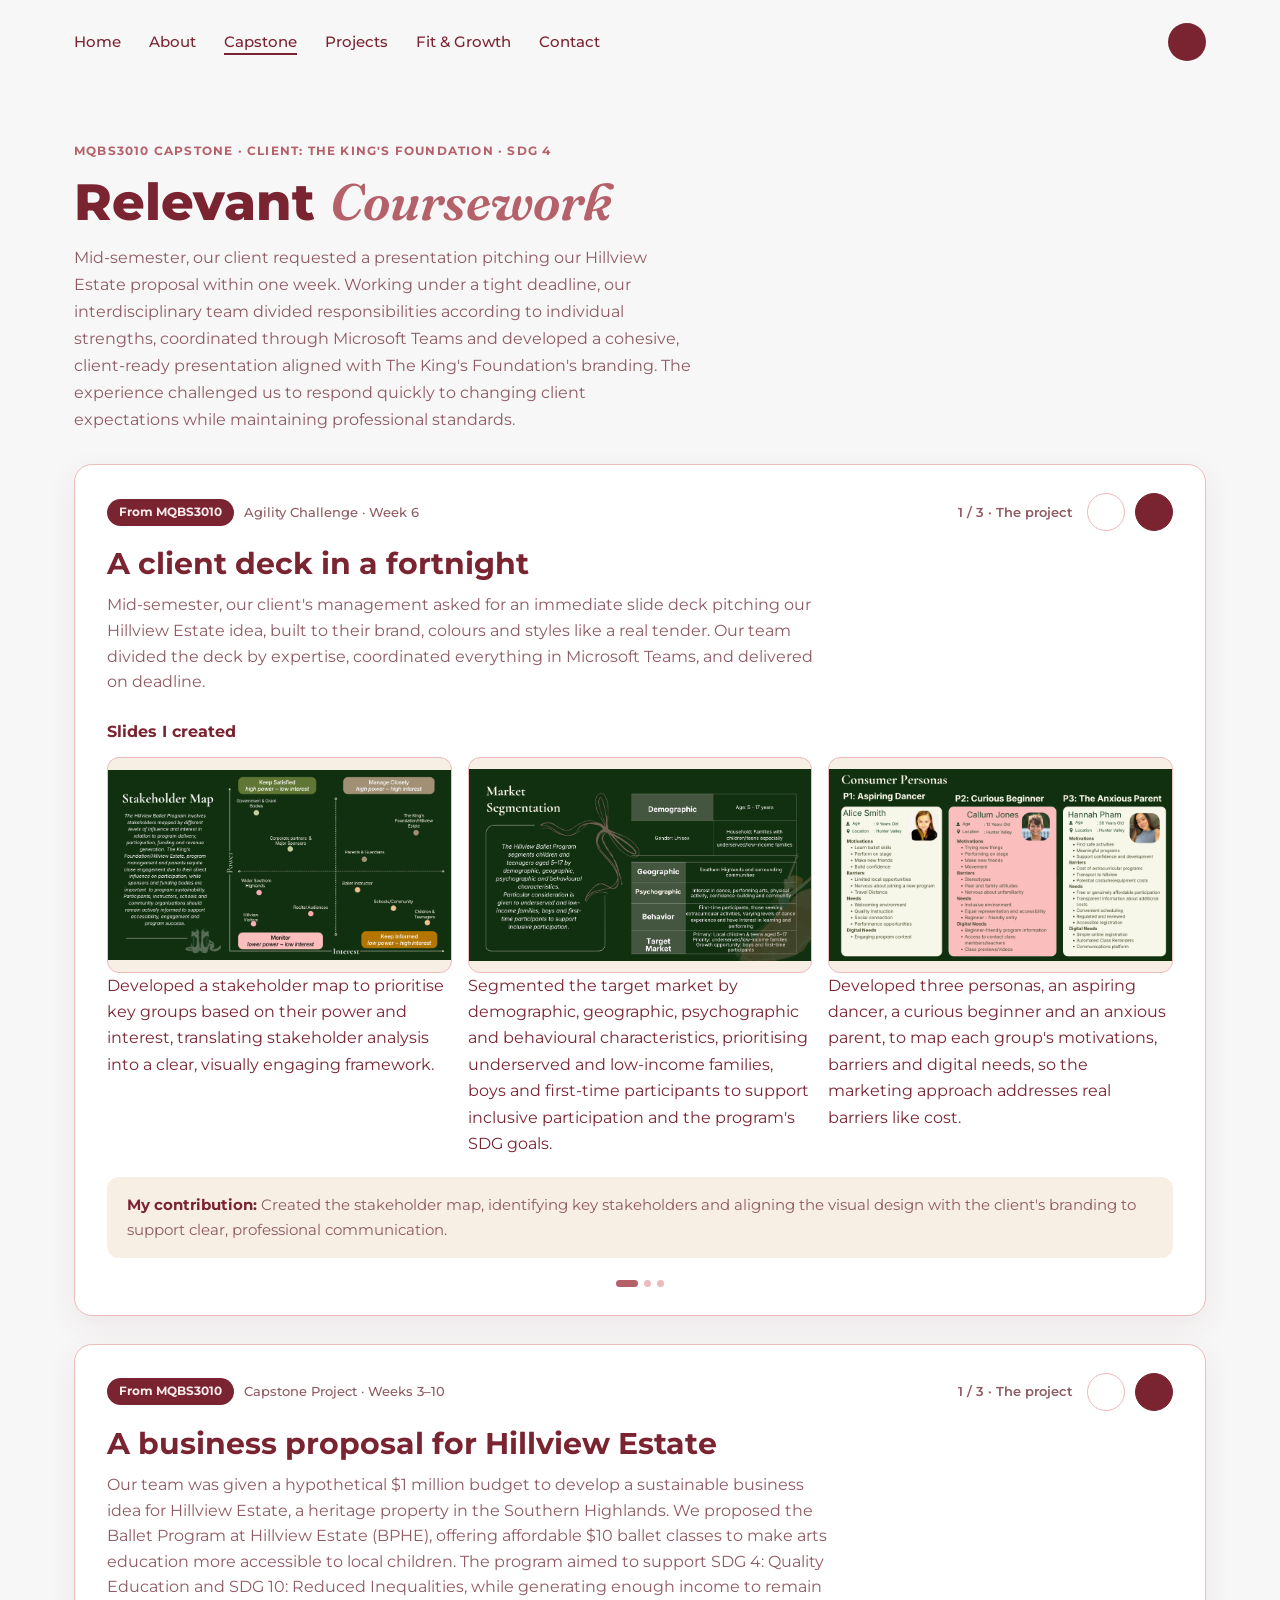
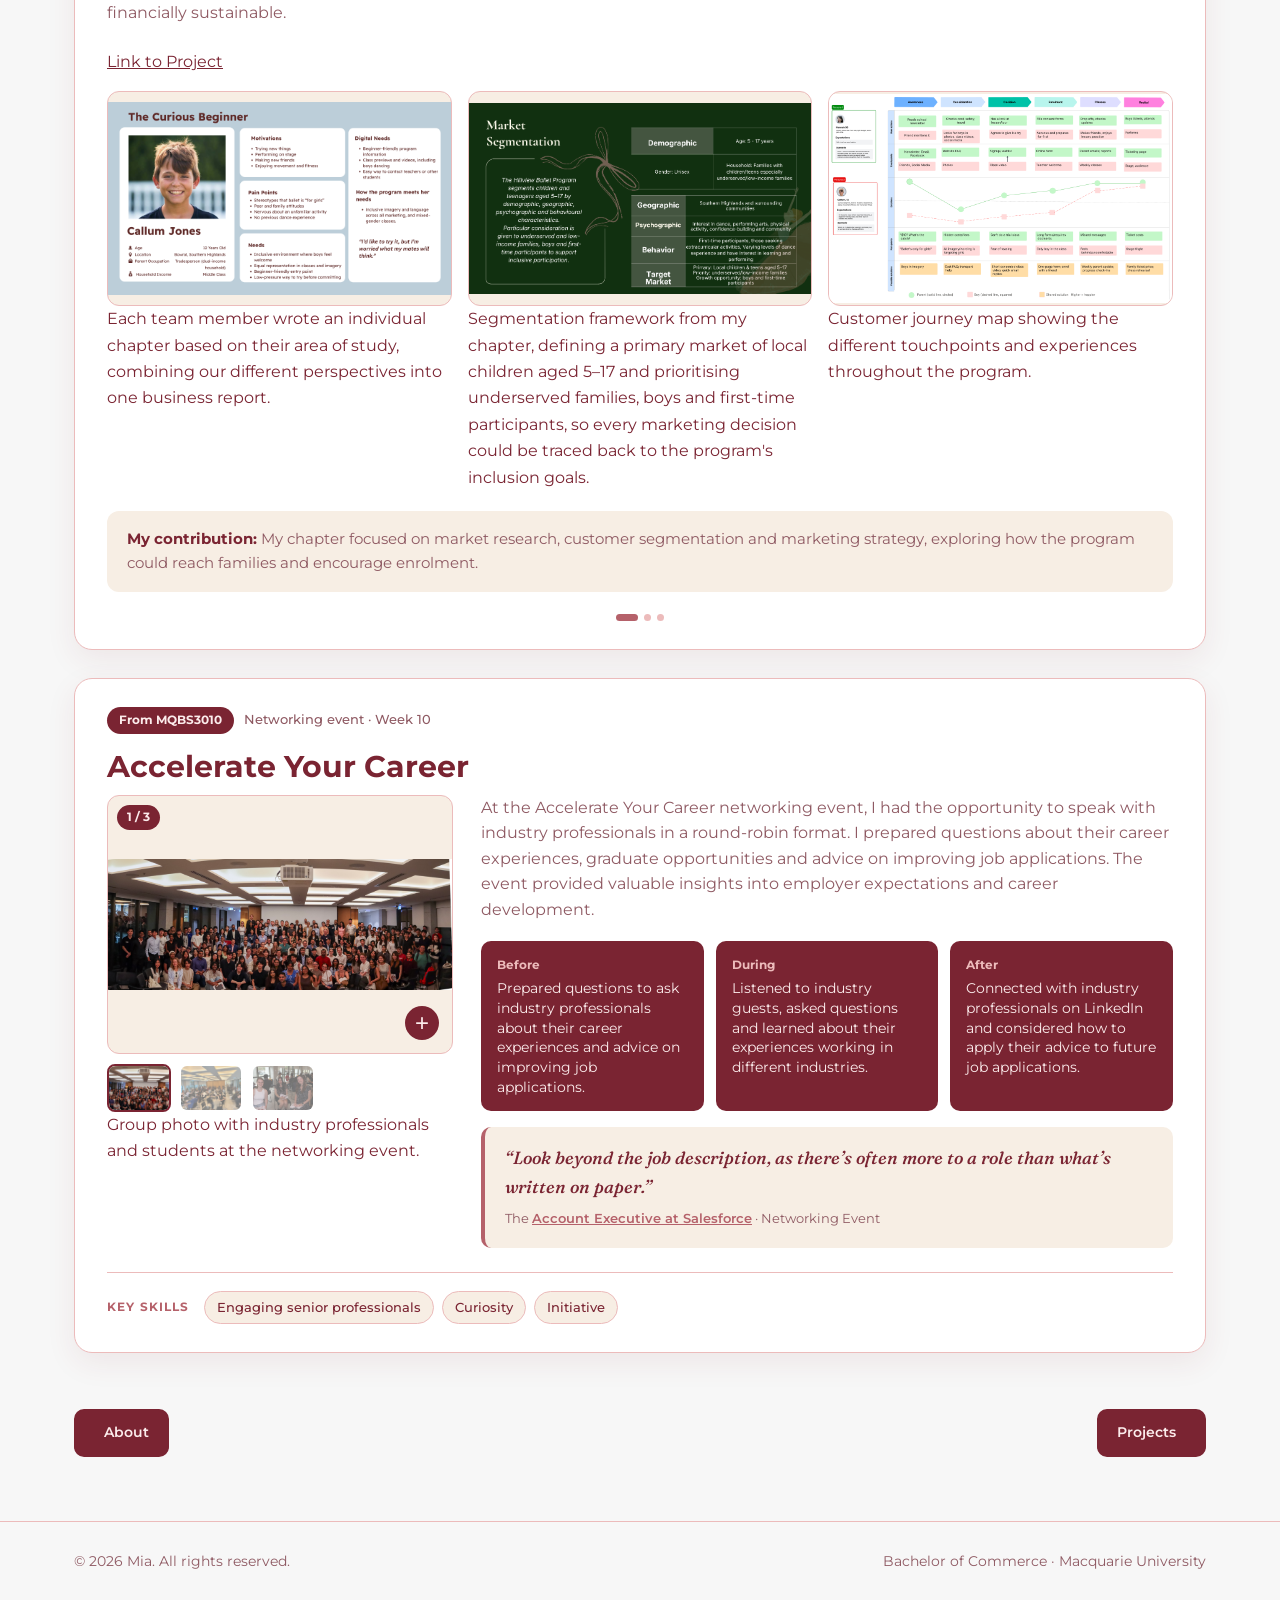
==== capstone.html @ 63402ea2 "Portfolio site" ====
<!DOCTYPE html>
<html lang="en">
<head>
  <meta charset="UTF-8">
  <meta name="viewport" content="width=device-width, initial-scale=1.0">
  <title>Capstone | Mia</title>
  <meta name="description" content="Mia's MQBS3010 capstone: three projects for The King's Foundation on Hillview Estate.">
  <link rel="preconnect" href="https://fonts.googleapis.com">
  <link rel="preconnect" href="https://fonts.gstatic.com" crossorigin>
  <link href="https://fonts.googleapis.com/css2?family=Montserrat:wght@400;500;600;700;800&family=Fraunces:ital,wght@1,500;1,600&display=swap" rel="stylesheet">
  <link rel="stylesheet" href="css/style.css">
  <link rel="stylesheet" href="css/capstone.css">
  <script src="https://unpkg.com/lucide@0.344.0/dist/umd/lucide.min.js"></script>
  <script src="js/main.js" defer></script>
  <script src="js/capstone.js" defer></script>
</head>
<body>

<!-- ================= NAVBAR ================= -->
<header class="navbar">
  <div class="container nav-inner">
    <button class="menu-btn" aria-label="Open menu"><i data-lucide="menu"></i></button>
    <ul class="nav-links">
      <li><a href="index.html">Home</a></li>
      <li><a href="about.html">About</a></li>
      <li><a href="capstone.html">Capstone</a></li>
      <li><a href="project.html">Projects</a></li>
      <li><a href="fit.html">Fit & Growth</a></li>
      <li><a href="contact.html">Contact</a></li>
    </ul>
    <!-- <a href="index.html" class="logo">M</a> -->
    <div class="nav-right">
      <a class="social-link" href="https://www.linkedin.com/in/mia-credaro-3108b836b/" target="_blank" aria-label="LinkedIn"><i data-lucide="linkedin"></i></a>
<a class="social-link" href="mailto:mcredaro3@gmail.com" aria-label="Email"><i data-lucide="mail"></i></a>      <button class="theme-toggle" aria-label="Toggle dark mode">
        <i data-lucide="moon" class="icon-moon"></i>
        <i data-lucide="sun" class="icon-sun"></i>
      </button>
    </div>
  </div>
</header>

<main class="container">

  <!-- ================= PAGE INTRO ================= -->
  <section class="cap-intro">
    <p class="cap-eyebrow">MQBS3010 Capstone &middot; Client: The King's Foundation &middot; SDG 4</p>
    <h1 class="cap-title">Relevant <em>Coursework</em></h1>
    <p class="cap-lead">Mid-semester, our client requested a presentation pitching our Hillview Estate proposal within one week. Working under a tight deadline, our interdisciplinary team divided responsibilities according to individual strengths, coordinated through Microsoft Teams and developed a cohesive, client-ready presentation aligned with The King's Foundation's branding.

The experience challenged us to respond quickly to changing client expectations while maintaining professional standards.</p>
  </section>

  <!-- =========================================================
       PROJECT 1: CLIENT DECK (carousel with 3 slides)
       To add an image: replace a <div class="cap-ph">…</div>
       with <img class="cap-shot" src="Images/your-file.png" alt="…">
       ========================================================= -->
 
<article class="cap-card" id="agility-challenge" data-carousel>
    <div class="cap-card__top">
      <div class="cap-meta">
        <span class="cap-badge">From MQBS3010</span>
        <span>Agility Challenge &middot; Week 6</span>
      </div>
      <div class="cap-controls">
        <span class="cap-count" aria-live="polite">1 / 3 &middot; The project</span>
        <button class="cap-arrow" data-prev aria-label="Previous slide"><i data-lucide="chevron-left"></i></button>
        <button class="cap-arrow cap-arrow--solid" data-next aria-label="Next slide"><i data-lucide="chevron-right"></i></button>
      </div>
    </div>

    <!-- Slide 1 -->
    <div class="cap-slide is-active" data-label="The project">
      <h2 class="cap-h2">A client deck in a fortnight</h2>
      <p class="cap-text">Mid-semester, our client's management asked for an immediate slide deck pitching our Hillview Estate idea, built to their brand, colours and styles like a real tender. Our team divided the deck by expertise, coordinated everything in Microsoft Teams, and delivered on deadline.</p>

      <div class="cap-subhead">
        <h3>Slides I created</h3>
        
      </div>
      <div class="cap-grid">
        <figure>
          <img class="cap-shot" src="Images/Screenshot 2026-10-28 at 9.54.04 pm.png" alt=".."">
          <figcaption> Developed a stakeholder map to prioritise key groups based on their power and interest, translating stakeholder analysis into a clear, visually engaging framework.</figcaption>
        </figure>
        <figure>
          <img class="cap-shot" src="Images/Screenshot 2026-10-28 at 9.54.09 pm.png" alt=".."">
          <figcaption><figcaption>Segmented the target market by demographic, geographic, psychographic and behavioural characteristics, prioritising underserved and low-income families, boys and first-time participants to support inclusive participation and the program's SDG goals.</figcaption></figcaption>
        </figure>
        <figure>
          <img class="cap-shot" src="Images/Screenshot 2026-10-28 at 9.54.14 pm.png" alt=".."">
          <figcaption><figcaption>Developed three personas, an aspiring dancer, a curious beginner and an anxious parent, to map each group's motivations, barriers and digital needs, so the marketing approach addresses real barriers like cost.</figcaption></figcaption>
        </figure>
      </div>

      <p class="cap-note"><strong>My contribution:</strong>





Created the stakeholder map, identifying key stakeholders and aligning the visual design with the client's branding to support clear, professional communication.</p>
    </div>

    <!-- Slide 2 -->
    <div class="cap-slide" data-label="How we worked">
      <h2 class="cap-h2">How we worked together</h2>
      <p class="cap-text">Our team had a short time to prepare a presentation for our client. We divided the work based on everyone's strengths and used Microsoft Teams to share updates and keep track of our progress.</p>
      <div class="cap-steps">
        <div class="cap-step"><span>Plan</span><p>We divided the slides based on each person's strengths and agreed on what needed to be done.

</p></div>
        <div class="cap-step"><span>Build</span><p>We worked on our own slides and used Microsoft Teams to share progress and keep the design consistent.</p></div>
        <div class="cap-step"><span>Deliver</span><p>We brought our slides together, checked the presentation and made sure it was ready for the client.</p></div>
      </div>
    </div>

<!-- Slide 3: Skills & Reflection -->
<div class="cap-slide" data-label="Skills & Reflection">

  <h2 class="cap-h2">Skills & Personal Growth</h2>

  <p class="cap-text">
    The Agility Challenge strengthened my ability to
    work collaboratively, adapt to changing requirements
    and communicate business insights effectively.
  </p>

  <div style="margin-top: 22px;">

    <h3>Stakeholder Management</h3>
    <p class="cap-text">
      Developing the stakeholder map taught me to assess
      competing interests and prioritise engagement
      to support informed decisions.
    </p>

    <h3>Collaboration & Adaptability</h3>
    <p class="cap-text">
      Responding to a short-notice client request
      strengthened my ability to manage responsibilities,
      meet deadlines and adapt to changing priorities.
    </p>

    <h3>Visual Business Communication</h3>
    <p class="cap-text">
      Designing the stakeholder map reinforced the
      importance of presenting complex information
      through clear, purposeful visuals.
    </p>

  </div>

  <p class="cap-note">
    <strong>Reflection & Future Application:</strong>
    Initially, I focused on producing an accurate and visually
    polished stakeholder map. However, I recognised that
    effective business communication is ultimately about
    delivering relevant insights, not simply presenting information.

    Working under a tight deadline also highlighted the
    importance of balancing attention to detail with efficiency.

    Moving forward, I aim to prioritise high-impact tasks,
    seek feedback earlier and evaluate my work based on
    how effectively it supports business decisions.
  </p>

  </div> <!-- Closes Slide 3 -->

  <div class="cap-dots" role="tablist" aria-label="Choose slide"></div>
  </article>

  <!-- ================= PROJECT 2: BUSINESS CASE ================= -->
  <article class="cap-card" id="business-case" data-carousel>
    <div class="cap-card__top">
      <div class="cap-meta">
        <span class="cap-badge">From MQBS3010</span>
        <span>Capstone Project &middot; Weeks 3&ndash;10</span>
      </div>
      <div class="cap-controls">
        <span class="cap-count" aria-live="polite">1 / 3 &middot; The project</span>
        <button class="cap-arrow" data-prev aria-label="Previous slide"><i data-lucide="chevron-left"></i></button>
        <button class="cap-arrow cap-arrow--solid" data-next aria-label="Next slide"><i data-lucide="chevron-right"></i></button>
      </div>
    </div>

    <!-- Slide 1 -->
    <div class="cap-slide is-active" data-label="The project">
      <h2 class="cap-h2">A business proposal for Hillview Estate</h2>
      <p class="cap-text">Our team was given a hypothetical $1 million budget to develop a sustainable business idea for Hillview Estate, a heritage property in the Southern Highlands.

We proposed the Ballet Program at Hillview Estate (BPHE), offering affordable $10 ballet classes to make arts education more accessible to local children.

The program aimed to support SDG 4: Quality Education and SDG 10: Reduced Inequalities, while generating enough income to remain financially sustainable.</p>
<a href="https://docs.google.com/document/d/1BA1zbwsZ589FKBBuJeDnyG93OdCMdlyX4PoWU2THGTQ/edit?usp=sharing" target="_blank" rel="noopener noreferrer">Link to Project</a>
<div style="height: 15px;"></div>
      
      <div class="cap-grid">
        <figure>
          <img class="cap-shot" src="Images/Brown and White Modern Profile Persona Brainstorm (1).png" alt=".."">
          <figcaption> Each team member wrote an individual chapter based on their area of study, combining our different perspectives into one business report.

</figcaption>
        </figure>
        <figure>
          <img class="cap-shot" src="Images/Screenshot 2026-10-28 at 9.54.09 pm.png" alt=".."">
          <figcaption><figcaption>Segmentation framework from my chapter, defining a primary market of local children aged 5–17 and prioritising underserved families, boys and first-time participants, so every marketing decision could be traced back to the program's inclusion goals.</figcaption></figcaption>
        </figure>
        <figure>
          <img class="cap-shot" src="Images/Customer journey map.png" alt=".."">
          <figcaption>Customer journey map showing the different touchpoints and experiences throughout the program.</figcaption>
        </figure>
      </div>

      <p class="cap-note"><strong>My contribution:</strong> My chapter focused on market research, customer segmentation and marketing strategy, exploring how the program could reach families and encourage enrolment.</p>
    </div>

    <!-- Slide 2 -->
    <div class="cap-slide" data-label="How we worked">
      <h2 class="cap-h2">How we worked together</h2>
      <p class="cap-text">Our interdisciplinary team combined expertise from different business majors to develop a sustainable proposal for Hillview Estate. Each member researched their area of specialisation, and we brought our findings together to create one cohesive business report.</p>
      <div class="cap-steps">
        <div class="cap-step"><span>Research</span><p>Each member researched their area of expertise. I focused on customer segmentation, market research and marketing strategy.</p></div>
        <div class="cap-step"><span>Collaborate</span><p>We shared findings and discussed how our recommendations would support the program's goals and financial sustainability.</p></div>
        <div class="cap-step"><span>Integrate</span><p>We combined our individual chapters into one report, connecting our marketing, financial and operational recommendations.</p></div>
      </div>
    </div>


<!-- Slide 3: Skills & Personal Growth -->
<div class="cap-slide" data-label="Skills & Reflection">

  <h2 class="cap-h2">Skills & Personal Growth</h2>

  <p class="cap-text">
    Developing the Hillview Estate business proposal strengthened
    my ability to research customer needs, evaluate business
    decisions and collaborate across different disciplines.
    It also helped me understand how marketing strategies
    must align with wider business goals.
  </p>

  <div class="cap-skills">
    <span>Market Research</span>
    <span>Commercial Awareness</span>
    <span>Interdisciplinary Collaboration</span>
    <span>Strategic Thinking</span>
  </div>

  <div style="margin-top: 25px;">

    <h3>Market Research & Customer Insights</h3>
    <p class="cap-text">
      Developing customer personas and a journey map taught me
      to consider different customer needs and identify barriers
      to participation, rather than assuming all families
      would respond to the same marketing approach.
    </p>

    <h3>Commercial Awareness</h3>
    <p class="cap-text">
      I learned that a marketing strategy must balance attracting
      customers with keeping costs manageable. This challenged
      me to think beyond promotional ideas and consider the
      financial sustainability of the program.
    </p>

    <h3>Interdisciplinary Collaboration</h3>
    <p class="cap-text">
      Working with students from different business majors
      showed me how marketing, finance and operations influence
      one another. I learned to consider other perspectives
      when developing recommendations.
    </p>

  </div>

  <p class="cap-note">
    <strong>Reflection & Future Application:</strong>
    Initially, I approached the project mainly from a marketing
    perspective. However, I realised that effective business
    recommendations need to consider the organisation as a whole.
    In future projects, I want to seek input from other
    disciplines earlier and evaluate my ideas against both
    customer needs and commercial objectives.
  </p>

</div>


    <div class="cap-dots" role="tablist" aria-label="Choose slide"></div>
  </article>

  <!-- ================= PROJECT 3: NETWORKING EVENT ================= -->
  <article class="cap-card">
    <div class="cap-card__top">
      <div class="cap-meta">
        <span class="cap-badge">From MQBS3010</span>
        <span>Networking event &middot; Week 10</span>
      </div>
    </div>

    <h2 class="cap-h2">Accelerate Your Career</h2>

    <div class="cap-event">
      <figure class="cap-gallery" data-gallery>
  <div class="cap-gallery__main">
  <img class="cap-shot" alt="">
  <span class="cap-gallery__count"></span>
  <button class="cap-gallery__zoom" type="button" aria-label="Enlarge photo">+</button>
    
  </div>

  <!-- Add or remove photos here. data-caption is the text shown under the photo -->
  <div class="cap-gallery__thumbs">
    <img src="Images/All Photo copy.jpg" alt="Group photo" data-caption="Group photo with industry professionals and students at the networking event.">
    <img src="Images/IMG_3709_Jamie Lapping.jpeg" alt="Networking in action" data-caption="Round-robin networking in action">
    <img src="Images/IMG_2776.JPG" alt="Small group photo" data-caption="My group for the evening">
  </div>

  <figcaption></figcaption>
</figure>

      <div>
        <p class="cap-text">At the Accelerate Your Career networking event, I had the opportunity to speak with industry professionals in a round-robin format. I prepared questions about their career experiences, graduate opportunities and advice on improving job applications. The event provided valuable insights into employer expectations and career development.</p>

        <div class="cap-bda">
          <div><span>Before</span><p>Prepared questions to ask industry professionals about their career experiences and advice on improving job applications.</p></div>
          <div><span>During</span><p>Listened to industry guests, asked questions and learned about their experiences working in different industries.</p></div>
          <div><span>After</span><p>Connected with industry professionals on LinkedIn and considered how to apply their advice to future job applications.</p></div>
        </div>

        <blockquote class="cap-quote">
          <p>&ldquo;Look beyond the job description, as there’s often more to a role than what’s written on paper.&rdquo;</p>
          <cite>The <a href="https://www.linkedin.com/in/deliadeng/" target="_blank" rel="noopener noreferrer">Account Executive at Salesforce</a> &middot; Networking Event</cite>
        </blockquote>
      </div>
    </div>

    <div class="cap-keyskills">
      <span class="cap-keyskills__label">Key skills</span>
      <span>Engaging senior professionals</span>
      <span>Curiosity</span>
      <span>Initiative</span>
    </div>
  </article>

  <div class="page-next">
  <a class="btn btn-small" href="about.html"><i data-lucide="arrow-left"></i> About</a>
  <a class="btn btn-small" href="project.html">Projects <i data-lucide="arrow-right"></i></a>
</div>
</main>

<footer class="footer">
  <div class="container">
    <span>&copy; <span id="year"></span> Mia. All rights reserved.</span>
    <span>Bachelor of Commerce &middot; Macquarie University</span>
  </div>
</footer>

<script>
  window.addEventListener("scroll", function () {
    var nav = document.querySelector(".navbar");
    if (nav) nav.classList.toggle("scrolled", window.scrollY > 10);
  });
</script>

<div id="image-lightbox" class="image-lightbox">
  <button class="lightbox-close" aria-label="Close image">&times;</button>
  <img id="lightbox-image" src="" alt="Enlarged photo">
</div>

</body>
</html>
---- css/style.css ----
/* =========================================================
   PORTFOLIO STYLES
   Change the colours below to restyle the whole site.
   ========================================================= */
:root {
  /* Palette: Almond Cream #ECDCC9 · Dark Amaranth #7A2432 · Cotton Rose #ECBBBB · Dusty Rose #CB8589 */
  --bg: #f7f7f7;            /* same color as the image background */
  --surface: #f7eee4; 
  --card-bg: #ffffff;       /* skill cards (use #f7f7f7 to match the page) */      /* cards (lighter almond) */
  --text: #7a2432;          /* dark amaranth */
  --muted: #8f5a63;         /* soft amaranth */
  --border: #ecbbbb;        /* cotton rose */
  --accent: #ecbbbb;        /* cotton rose (tags, arrows, buttons) */
  --accent-strong: #b5616a; /* deeper dusty rose for highlighted text */
  --accent-soft: #f7d9d9;   /* light rose (icon backgrounds) */
  --photo-bg: #cb8589;      /* dusty rose circle behind your photo */
  --btn-bg: #7a2432;        /* dark amaranth */
  --btn-text: #fcecec;
  --on-accent: #7a2432;     /* text on rose */
  --panel: #7a2432;         /* open skill card */
  --panel-text: #fcecec;
  --panel-muted: #f0c9cb;
  --shadow: 0 10px 30px rgba(122, 36, 50, 0.08);
  --radius: 18px;
  --max: 1180px;
}

:root[data-theme="dark"] {
  --bg: #2b1015;
  --surface: #3b1820;
  --card-bg: #3b1820;
  --text: #fcecec;
  --muted: #e0b8bb;
  --border: #5c2a33;
  --accent: #ecbbbb;
  --accent-strong: #ecbbbb;
  --accent-soft: #7a2432;
  --photo-bg: #cb8589;
  --btn-bg: #ecbbbb;
  --btn-text: #7a2432;
  --on-accent: #7a2432;
  --panel: #7a2432;
  --panel-text: #fcecec;
  --panel-muted: #f0c9cb;
  --shadow: 0 10px 30px rgba(0, 0, 0, 0.35);
}

* { box-sizing: border-box; margin: 0; padding: 0; }

html { scroll-behavior: smooth; }

body {
  overflow-x: hidden;
  font-family: "Montserrat", system-ui, sans-serif;
  background: var(--bg);
  color: var(--text);
  line-height: 1.65;
  transition: background 0.3s, color 0.3s;
}

img { max-width: 100%; display: block; }
a { color: inherit; }

.container {
  width: 100%;
  max-width: var(--max);
  margin: 0 auto;
  padding: 0 24px;
}

/* ---------- NAVBAR ---------- */
.navbar {
  position: sticky;
  top: 0;
  z-index: 50;
  background: var(--bg);
  border-bottom: 1px solid transparent;
  transition: border-color 0.3s;
}
.navbar.scrolled { border-bottom-color: var(--border); }

.nav-inner {
  display: grid;
  grid-template-columns: 1fr auto 1fr;
  align-items: center;
  height: 84px;
}

.nav-links {
  display: flex;
  gap: 28px;
  list-style: none;
}
.nav-links a {
  text-decoration: none;
  font-weight: 500;
  font-size: 0.95rem;
  position: relative;
  padding-bottom: 4px;
}
.nav-links a::after {
  content: "";
  position: absolute;
  left: 0;
  bottom: 0;
  width: 0;
  height: 2px;
  background: var(--text);
  transition: width 0.3s;
}
.nav-links a:hover::after,
.nav-links a.active::after { width: 100%; }
.nav-right { grid-column: 3; }

.logo {
  width: 58px;
  height: 58px;
  border-radius: 50%;
  background: var(--btn-bg);
  color: var(--btn-text);
  display: grid;
  place-items: center;
  font-weight: 700;
  font-size: 1.3rem;
  text-decoration: none;
  border: 2px solid transparent;
  transition: transform 0.3s;
}
.logo:hover { transform: scale(1.08); }

.nav-right {
  display: flex;
  justify-content: flex-end;
  align-items: center;
  gap: 16px;
}
.social-link {
  width: 34px;
  height: 34px;
  display: grid;
  place-items: center;
  border-radius: 50%;
  transition: transform 0.2s, background 0.2s;
}
.social-link:hover { transform: translateY(-3px); background: var(--accent-soft); }

.theme-toggle {
  width: 38px;
  height: 38px;
  border-radius: 50%;
  border: none;
  background: var(--btn-bg);
  color: var(--btn-text);
  display: grid;
  place-items: center;
  cursor: pointer;
}
.theme-toggle .icon-sun { display: none; }
:root[data-theme="dark"] .theme-toggle .icon-sun { display: block; }
:root[data-theme="dark"] .theme-toggle .icon-moon { display: none; }

.menu-btn {
  display: none;
  background: none;
  border: none;
  color: var(--text);
  cursor: pointer;
}

/* ---------- BUTTONS ---------- */
.btn {
  display: inline-flex;
  align-items: center;
  gap: 10px;
  background: var(--btn-bg);
  color: var(--btn-text);
  padding: 14px 26px;
  border-radius: 10px;
  font-weight: 600;
  text-decoration: none;
  border: 2px solid var(--btn-bg);
  transition: background 0.25s, color 0.25s;
}
.btn:hover { background: transparent; color: var(--text); }

.btn-link {
  font-weight: 600;
  text-decoration: underline;
  text-underline-offset: 4px;
}

/* ---------- HERO (home page) ---------- */
.hero {
  text-align: center;
  padding-top: 40px;
  min-height: calc(100vh - 84px);   /* fills the first screen */
  display: flex;
  flex-direction: column;
}

.eyebrow {
  align-self: center;
  display: inline-flex;
  align-items: center;
  gap: 8px;
  background: var(--surface);
  border: 1px solid var(--border);
  color: var(--text);
  padding: 6px 16px 6px 6px;
  border-radius: 999px;
  font-size: 0.82rem;
  font-weight: 600;
  margin-bottom: 20px;
}
.eyebrow-dot {
  width: 24px;
  height: 24px;
  border-radius: 50%;
  background: var(--btn-bg);
  color: var(--accent);
  display: grid;
  place-items: center;
}
.eyebrow-dot svg { width: 13px; height: 13px; }
.hero h1 {
  font-size: clamp(2.6rem, 6.5vw, 5rem);
  line-height: 1.08;
  font-weight: 700;
  margin-bottom: 10px;
}
.highlight { color: var(--accent-strong); }
.hero-sub {
  color: var(--muted);
  font-size: 1.05rem;
  font-weight: 500;
}

.hero-stage {
  display: grid;
  grid-template-columns: 1fr 1.25fr 1fr;
  align-items: end;                 /* everything sits on the bottom edge */
  gap: 32px;
  margin-top: 8px;
  flex: 1;
}
.hero-side { display: grid; gap: 28px; align-self: center; }
.hero-side.left { text-align: left; }
.hero-side.right { text-align: right; justify-items: end; }
.side-label {
  font-size: 0.85rem;
  font-weight: 600;
  color: var(--muted);
  margin-bottom: 12px;
}
.side-socials { display: flex; gap: 10px; }
.side-socials a {
  width: 40px;
  height: 40px;
  border-radius: 50%;
  border: 1px solid var(--border);
  background: var(--surface);
  display: grid;
  place-items: center;
  transition: background 0.2s, color 0.2s;
}
.side-socials a:hover { background: var(--btn-bg); color: var(--btn-text); }
.side-stat strong { display: block; font-size: 2.4rem; line-height: 1; }
.side-stat strong span { color: var(--accent-strong); }
.side-stat p { color: var(--muted); font-size: 0.9rem; margin-top: 6px; max-width: 220px; }
.hero-side.right .side-socials { justify-content: flex-end; }
.hero-side.right .side-stat p { margin-left: auto; }
.side-intro { color: var(--muted); font-size: 0.98rem; line-height: 1.7; }
.hero-tags { display: flex; flex-wrap: wrap; gap: 8px; }
.hero-side.right .hero-tags { justify-content: flex-end; max-width: 280px; }
.hero-tags .tag { font-size: 0.8rem; padding: 6px 14px; }
.tag.orange { background: var(--accent); color: var(--on-accent); border-color: var(--accent); }

.hero-photo {
  display: flex;
  justify-content: center;
  align-items: flex-end;
  align-self: end;
}
.hero-photo img {
  width: 100%;
  max-width: 520px;                 /* make bigger/smaller here */
  max-height: calc(100vh - 300px);  /* stops it pushing past the screen */
  object-fit: contain;
  object-position: bottom;
}
.hero-actions {
  display: flex;
  align-items: center;
  gap: 24px;
  flex-wrap: wrap;
}

/* ---------- MY SKILLS (accordion) ---------- */
.skills-head {
  display: flex;
  justify-content: space-between;
  align-items: flex-end;
  gap: 20px;
  flex-wrap: wrap;
  margin-bottom: 28px;
}
.kicker {
  display: flex;
  align-items: center;
  gap: 8px;
  font-size: 0.85rem;
  font-weight: 600;
  color: var(--muted);
  margin-bottom: 6px;
}
.kicker-dots { display: flex; }
.kicker-dots i { width: 10px; height: 10px; border-radius: 50%; background: var(--text); }
.kicker-dots i + i { background: var(--accent); margin-left: -3px; }
.skills-head h2 { font-size: clamp(1.8rem, 3.6vw, 2.5rem); line-height: 1.2; }
.pill-btn {
  display: inline-flex;
  align-items: center;
  gap: 16px;
  background: var(--card-bg);
  color: var(--text);
  border: 1.5px solid var(--border);
  font-weight: 700;
  font-size: 0.95rem;
  text-decoration: none;
  padding: 6px 6px 6px 22px;
  border-radius: 999px;
  cursor: pointer;
  transition: border-color 0.25s, box-shadow 0.25s, transform 0.25s;
}
.pill-btn:hover {
  border-color: var(--text);
  transform: translateY(-3px);
  box-shadow: var(--shadow);
}
.pill-btn:focus-visible {
  outline: 3px solid var(--accent);
  outline-offset: 4px;
}
.pill-btn span {
  width: 38px;
  height: 38px;
  border-radius: 50%;
  background: var(--accent-soft);
  border: 1.5px solid var(--border);
  color: var(--text);
  display: grid;
  place-items: center;
  transition: background 0.25s, color 0.25s, border-color 0.25s;
}
.pill-btn svg {
  width: 18px;
  height: 18px;
  transition: transform 0.25s;
}
.pill-btn:hover span {
  background: var(--btn-bg);
  border-color: var(--btn-bg);
  color: var(--btn-text);
}
.pill-btn:hover svg { transform: translateX(3px); }  /* arrow nudges forward */

.skill-list { display: grid; gap: 14px; }

.skill-row {
  background: var(--card-bg);
  border: 1.5px solid var(--border);
  border-radius: 16px;
  transition: border-color 0.25s, box-shadow 0.25s, transform 0.25s;
}
.skill-row:hover {
  border-color: var(--text);
  transform: translateY(-3px);
  box-shadow: var(--shadow);
}
.skill-head {
  width: 100%;
  display: grid;
  grid-template-columns: 80px 1fr auto;
  align-items: center;
  gap: 16px;
  padding: 22px 24px;
  background: none;
  border: none;
  color: inherit;
  font: inherit;
  text-align: left;
  cursor: pointer;
}
.skill-head:focus-visible {
  outline: 3px solid var(--accent);
  outline-offset: 4px;
  border-radius: 16px;
}
.skill-num { color: var(--muted); font-weight: 600; font-size: 0.9rem; }
.skill-name { font-size: 1.2rem; font-weight: 700; }

.skill-arrow {
  width: 38px;
  height: 38px;
  border-radius: 50%;
  background: var(--accent-soft);
  border: 1.5px solid var(--border);
  color: var(--text);
  display: grid;
  place-items: center;
  transition: transform 0.3s, background 0.25s, color 0.25s, border-color 0.25s;
}
.skill-arrow svg { width: 18px; height: 18px; }
.skill-row:hover .skill-arrow,
.skill-row.open .skill-arrow {
  background: var(--btn-bg);
  border-color: var(--btn-bg);
  color: var(--btn-text);
}

.skill-body {
  display: grid;
  grid-template-rows: 0fr;
  transition: grid-template-rows 0.35s ease;
}
.skill-body > div { overflow: hidden; padding: 0 24px 0 120px; }
.skill-subtags { display: flex; flex-wrap: wrap; gap: 8px; margin-bottom: 12px; }
.skill-subtags span {
  font-size: 0.8rem;
  font-weight: 500;
  padding: 5px 12px;
  border-radius: 999px;
  background: var(--accent-soft);
  border: 1px solid var(--border);
  color: var(--text);
}
.skill-body p { color: var(--muted); font-size: 0.95rem; max-width: 640px; }
.skill-body a {
  display: inline-block;
  margin: 12px 0 22px;
  color: var(--text);
  font-weight: 700;
  font-size: 0.9rem;
  text-underline-offset: 4px;
  text-decoration-color: var(--accent);
}
.skill-body a:hover { text-decoration-color: var(--text); }

/* Open card: stays light, gets a stronger burgundy outline */
.skill-row.open {
  border-color: var(--text);
  box-shadow: 0 0 0 1px var(--text), var(--shadow);  /* thicker outline without shifting the layout */
}
.skill-row.open .skill-arrow { transform: rotate(45deg); }
.skill-row.open .skill-body { grid-template-rows: 1fr; }

/* ---------- PAGE HEADERS ---------- */
.page-header {
  text-align: center;
  padding: 72px 0 48px;
}
.page-header h1 {
  font-size: clamp(2.2rem, 5vw, 3.8rem);
  line-height: 1.15;
  font-weight: 700;
  margin-bottom: 14px;
}
.page-header p {
  color: var(--muted);
  max-width: 680px;
  margin: 0 auto;
  font-size: 1.05rem;
}

.section { padding: 48px 0; }
.section-title {
  font-size: 2rem;
  font-weight: 700;
  text-align: center;
  margin-bottom: 36px;
}

/* ---------- CARDS ---------- */
.card {
  background: var(--surface);
  border: 1px solid var(--border);
  border-radius: var(--radius);
  padding: 28px;
  box-shadow: var(--shadow);
  position: relative;
  transition: transform 0.25s;
}
.card:hover { transform: translateY(-4px); }
.card h3 {
  font-size: 1.2rem;
  margin-bottom: 10px;
  display: flex;
  align-items: center;
  gap: 10px;
}
.card p { color: var(--muted); font-size: 0.95rem; }
.card .icon-wrap {
  width: 46px;
  height: 46px;
  border-radius: 12px;
  background: var(--accent-soft);
  color: var(--accent-strong);
  display: grid;
  place-items: center;
  margin-bottom: 16px;
}

.grid-2 { display: grid; grid-template-columns: repeat(2, 1fr); gap: 24px; }
.grid-3 { display: grid; grid-template-columns: repeat(3, 1fr); gap: 24px; }

/* Card with offset "shadow block" */
.card-offset {
  margin-right: 10px;
  margin-bottom: 10px;
  border: 2px solid var(--btn-bg);
  box-shadow: 10px 10px 0 var(--btn-bg);
}
.card-offset:hover { box-shadow: 6px 6px 0 var(--btn-bg); }

/* ---------- ABOUT ---------- */
.about-grid {
  display: grid;
  grid-template-columns: 1.3fr 1fr 0.5fr;
  gap: 48px;
  align-items: start;
}
.about-grid h2 {
  font-size: 0.85rem;
  text-transform: uppercase;
  letter-spacing: 0.12em;
  color: var(--muted);
  margin-bottom: 16px;
}
.about-grid p { margin-bottom: 16px; }
.about-photo { padding: 16px; }
.about-photo img { border-radius: 12px; }

.stats {
  display: flex;
  flex-direction: column;
  gap: 36px;
  text-align: right;
}
.stat-num { font-size: 3.2rem; font-weight: 700; line-height: 1; }
.stat-label { color: var(--muted); font-size: 0.95rem; font-weight: 500; }

/* ---------- SKILLS ---------- */
.skill-bars { display: grid; gap: 18px; }
.skill-bar-top {
  display: flex;
  justify-content: space-between;
  font-weight: 600;
  font-size: 0.95rem;
  margin-bottom: 6px;
}
.skill-track {
  height: 10px;
  background: var(--border);
  border-radius: 999px;
  overflow: hidden;
}
.skill-fill {
  height: 100%;
  width: 0;
  background: var(--btn-bg);
  border-radius: 999px;
  transition: width 1.2s ease;
}

.tags { display: flex; flex-wrap: wrap; gap: 10px; }
.tag {
  background: var(--surface);
  border: 1px solid var(--border);
  padding: 8px 16px;
  border-radius: 999px;
  font-size: 0.88rem;
  font-weight: 500;
}
.tag.dark { background: var(--btn-bg); color: var(--btn-text); border-color: var(--btn-bg); }

/* ---------- TIMELINE ---------- */
.timeline {
  position: relative;
  max-width: 820px;
  margin: 0 auto;
  padding-left: 40px;
}
.timeline::before {
  content: "";
  position: absolute;
  left: 11px;
  top: 6px;
  bottom: 6px;
  width: 3px;
  background: var(--text);
  border-radius: 3px;
}
.tl-item { position: relative; margin-bottom: 40px; }
.tl-item::before {
  content: "";
  position: absolute;
  left: -38px;
  top: 6px;
  width: 20px;
  height: 20px;
  border-radius: 50%;
  border: 4px solid var(--accent);
  background: var(--bg);
}
.tl-item h3 { font-size: 1.2rem; }
.tl-item h3 a { color: var(--accent-strong); text-decoration: none; }
.tl-meta { color: var(--muted); font-size: 0.88rem; font-weight: 500; margin-bottom: 8px; }
.tl-item p { color: var(--muted); }

/* ---------- PROJECT / EVIDENCE ---------- */
.feature-project {
  display: grid;
  grid-template-columns: 1fr 1fr;
  gap: 36px;
  align-items: center;
}
.feature-project img { border-radius: 12px; }
.label {
  color: var(--accent-strong);
  font-weight: 600;
  font-size: 0.9rem;
  margin-bottom: 6px;
}
.feature-project h3 { font-size: 1.8rem; line-height: 1.25; margin-bottom: 14px; }
.evidence-actions { display: flex; gap: 14px; flex-wrap: wrap; margin-top: 20px; }

.btn-small { padding: 10px 18px; font-size: 0.9rem; }

/* Embedded PDF / document viewer */
.embed {
  width: 100%;
  height: 560px;
  border: 1px solid var(--border);
  border-radius: 12px;
  background: var(--surface);
}

/* ---------- QUOTES (Industry guests) ---------- */
.quote {
  background: var(--surface);
  border-left: 5px solid var(--accent);
  border-radius: 12px;
  padding: 26px 28px;
  box-shadow: var(--shadow);
}
.quote p { font-size: 1.08rem; font-style: italic; margin-bottom: 12px; }
.quote cite { font-style: normal; font-weight: 600; font-size: 0.92rem; }
.quote cite a { color: var(--accent-strong); }

/* Reflection block (STAR style) */
.reflection {
  display: grid;
  grid-template-columns: repeat(4, 1fr);
  gap: 16px;
}
.reflection .card h3 { font-size: 1rem; }

/* ---------- CONTACT ---------- */
.contact-list { display: grid; gap: 16px; }
.contact-item {
  display: flex;
  align-items: center;
  gap: 16px;
  text-decoration: none;
}
.contact-item .icon-wrap { margin: 0; }

/* ---------- FOOTER ---------- */
.footer {
  border-top: 1px solid var(--border);
  margin-top: 64px;
  padding: 28px 0;
  font-size: 0.9rem;
  color: var(--muted);
}
.footer .container {
  display: flex;
  justify-content: space-between;
  flex-wrap: wrap;
  gap: 12px;
}

/* ---------- PAGE NAV (bottom of each page) ---------- */
.page-next {
  display: flex;
  justify-content: space-between;
  gap: 16px;
  margin-top: 56px;
  flex-wrap: wrap;
}

/* ---------- ANIMATION ---------- */
.js .reveal { opacity: 0; transform: translateY(24px); transition: opacity 0.7s, transform 0.7s; }
.js .reveal.show { opacity: 1; transform: none; }

/* ---------- RESPONSIVE ---------- */
@media (max-width: 980px) {
  .hero-stage { grid-template-columns: 1fr; gap: 28px; }
    .hero { min-height: 0; }
  .hero-photo { order: -1; }
  .hero-photo img { max-width: 340px; max-height: none; }
  .hero-side { align-self: auto; }
  .hero-actions { justify-content: center; }
  .hero-side.left, .hero-side.right { text-align: center; justify-items: center; }
  .side-socials, .hero-tags, .hero-side.right .side-socials, .hero-side.right .hero-tags { justify-content: center; }
  .side-stat p, .hero-side.right .side-stat p { margin: 6px auto 0; }
  .side-intro { max-width: 560px; margin: 0 auto; }
  .hero-side { gap: 24px; }
  .hero { padding-bottom: 24px; }
  .about-grid { grid-template-columns: 1fr; }
  .stats { flex-direction: row; justify-content: space-between; text-align: center; }
  .grid-3, .reflection { grid-template-columns: 1fr 1fr; }
  .feature-project { grid-template-columns: 1fr; }
}

@media (max-width: 760px) {
  .nav-inner { grid-template-columns: auto 1fr auto; gap: 12px; }
  .menu-btn { display: block; }
  .nav-links {
    display: none;
    position: absolute;
    top: 84px;
    left: 0;
    right: 0;
    flex-direction: column;
    gap: 0;
    background: var(--bg);
    border-bottom: 1px solid var(--border);
    padding: 8px 24px 16px;
  }
  .nav-links.open { display: flex; }
  .nav-links a { display: block; padding: 12px 0; }
  .logo { order: -1; width: 48px; height: 48px; font-size: 1.1rem; }
  .nav-right .social-link { display: none; }
  .grid-2, .grid-3, .reflection { grid-template-columns: 1fr; }
  .container { padding: 0 16px; }
  .embed { height: 420px; }
  .skill-head { grid-template-columns: 36px 1fr auto; padding: 16px; }
  .skill-name { font-size: 1.02rem; }
  .skill-body > div { padding: 0 16px 0 68px; }
}

@media (prefers-reduced-motion: reduce) {
  *, *::before, *::after { animation: none !important; transition: none !important; }
    .js .reveal { opacity: 1; transform: none; }
}
---- css/capstone.css ----
/* =========================================================
   CAPSTONE PAGE
   Uses the colour variables from style.css, so it follows
   your palette and dark mode automatically.
   ========================================================= */

/* ---------- PAGE INTRO ---------- */
.cap-intro { padding: 56px 0 32px; max-width: 760px; }
.cap-eyebrow {
  font-size: 0.75rem;
  font-weight: 700;
  letter-spacing: 0.1em;
  text-transform: uppercase;
  color: var(--accent-strong);
  margin-bottom: 12px;
}
.cap-title {
  font-size: clamp(2rem, 4.6vw, 3.2rem);
  line-height: 1.12;
  font-weight: 800;
  margin-bottom: 14px;
}
.cap-title em {
  font-family: "Fraunces", Georgia, serif;
  font-style: italic;
  font-weight: 600;
  color: var(--accent-strong);
}
.cap-lead { color: var(--muted); font-size: 1.02rem; max-width: 620px; }

/* ---------- PROJECT CARD ---------- */
.cap-card {
  background: var(--card-bg);
  border: 1.5px solid var(--border);
  border-radius: var(--radius);
  box-shadow: var(--shadow);
  padding: 28px 32px;
  margin-bottom: 28px;
}
.cap-card__top {
  display: flex;
  justify-content: space-between;
  align-items: center;
  gap: 16px;
  flex-wrap: wrap;
  margin-bottom: 14px;
}
.cap-meta {
  display: flex;
  align-items: center;
  gap: 10px;
  font-size: 0.82rem;
  color: var(--muted);
  font-weight: 500;
}
.cap-badge {
  background: var(--btn-bg);
  color: var(--btn-text);
  font-size: 0.72rem;
  font-weight: 700;
  padding: 4px 12px;
  border-radius: 999px;
}

/* Arrows + counter */
.cap-controls { display: flex; align-items: center; gap: 10px; }
.cap-count { font-size: 0.82rem; font-weight: 600; color: var(--muted); margin-right: 4px; }
.cap-arrow {
  width: 38px;
  height: 38px;
  border-radius: 50%;
  border: 1.5px solid var(--border);
  background: var(--card-bg);
  color: var(--text);
  display: grid;
  place-items: center;
  cursor: pointer;
  transition: background 0.25s, color 0.25s, border-color 0.25s, transform 0.2s;
}
.cap-arrow svg { width: 18px; height: 18px; }
.cap-arrow--solid { background: var(--btn-bg); border-color: var(--btn-bg); color: var(--btn-text); }
.cap-arrow:hover { background: var(--btn-bg); border-color: var(--btn-bg); color: var(--btn-text); transform: translateY(-2px); }
.cap-arrow:focus-visible { outline: 3px solid var(--accent); outline-offset: 3px; }

/* Slides */
.cap-slide { display: none; }
.cap-slide.is-active { display: block; animation: capFade 0.4s ease; }
@keyframes capFade {
  from { opacity: 0; transform: translateX(12px); }
  to   { opacity: 1; transform: none; }
}

.cap-h2 { font-size: clamp(1.4rem, 2.6vw, 1.85rem); line-height: 1.25; font-weight: 700; margin-bottom: 10px; }
.cap-text { color: var(--muted); font-size: 0.97rem; max-width: 720px; margin-bottom: 24px; }

.cap-subhead {
  display: flex;
  justify-content: space-between;
  align-items: baseline;
  gap: 12px;
  flex-wrap: wrap;
  margin-bottom: 12px;
}
.cap-subhead h3 { font-size: 1rem; font-weight: 700; }
.cap-subhead span { font-size: 0.8rem; color: var(--muted); }

/* Image grid + placeholders */
.cap-grid { display: grid; grid-template-columns: repeat(3, 1fr); gap: 16px; margin-bottom: 20px; }
.cap-grid figure, .cap-event figure { margin: 0; }
.cap-ph {
  aspect-ratio: 16 / 10;
  border: 1.5px dashed var(--border);
  border-radius: 12px;
  background: var(--surface);
  color: var(--muted);
  display: flex;
  flex-direction: column;
  align-items: center;
  justify-content: center;
  gap: 6px;
  font-size: 0.8rem;
  text-align: center;
  padding: 12px;
}
.cap-ph svg { width: 20px; height: 20px; }
.cap-ph--tall { aspect-ratio: 4 / 3; }
.cap-shot {
  width: 100%;
  aspect-ratio: 16 / 10;
  object-fit: contain;          /* whole photo fits inside the box, no cropping */
  background: var(--surface);   /* fills any empty space around it */
  border-radius: 12px;
  border: 1.5px solid var(--border);
  cursor: zoom-in;
  transition: transform 0.25s, box-shadow 0.25s;
}
.cap-shot:hover { transform: translateY(-3px); box-shadow: var(--shadow); }

/* Contribution note */
.cap-note {
  background: var(--surface);
  border-radius: 12px;
  padding: 16px 20px;
  font-size: 0.92rem;
  color: var(--muted);
}
.cap-note strong { color: var(--text); }

/* Slides 2 & 3 */
.cap-steps { display: grid; grid-template-columns: repeat(3, 1fr); gap: 14px; }
.cap-step {
  background: var(--surface);
  border: 1px solid var(--border);
  border-radius: 12px;
  padding: 18px;
}
.cap-step span {
  display: block;
  font-size: 0.75rem;
  font-weight: 700;
  letter-spacing: 0.08em;
  text-transform: uppercase;
  color: var(--accent-strong);
  margin-bottom: 6px;
}
.cap-step p { font-size: 0.92rem; color: var(--muted); }
.cap-skills { display: flex; flex-wrap: wrap; gap: 10px; }
.cap-skills span {
  background: var(--accent-soft);
  border: 1px solid var(--border);
  border-radius: 999px;
  padding: 8px 16px;
  font-size: 0.88rem;
  font-weight: 600;
}

/* Dots */
.cap-dots { display: flex; justify-content: center; gap: 6px; margin-top: 22px; }
.cap-dot {
  width: 7px;
  height: 7px;
  border-radius: 999px;
  border: none;
  background: var(--border);
  cursor: pointer;
  padding: 0;
  transition: width 0.3s, background 0.3s;
}
.cap-dot.is-active { width: 22px; background: var(--accent-strong); }
.cap-dot:focus-visible { outline: 2px solid var(--accent); outline-offset: 3px; }

/* ---------- NETWORKING EVENT ---------- */
.cap-event {
  display: grid;
  grid-template-columns: 1fr 2fr;
  gap: 28px;
  align-items: start;
  margin-top: 6px;
}
.cap-event .cap-text { margin-bottom: 18px; }

.cap-bda { display: grid; grid-template-columns: repeat(3, 1fr); gap: 12px; margin-bottom: 16px; }
.cap-bda div {
  background: var(--btn-bg);
  color: var(--btn-text);
  border-radius: 10px;
  padding: 14px 16px;
}
.cap-bda span {
  display: block;
  font-size: 0.78rem;
  font-weight: 700;
  color: var(--accent);
  margin-bottom: 4px;
}
:root[data-theme="dark"] .cap-bda span { color: var(--btn-text); }
.cap-bda p { font-size: 0.85rem; line-height: 1.45; }

.cap-quote {
  background: var(--surface);
  border-left: 4px solid var(--accent-strong);
  border-radius: 10px;
  padding: 16px 20px;
}
.cap-quote p {
  font-family: "Fraunces", Georgia, serif;
  font-style: italic;
  font-weight: 500;
  font-size: 1.1rem;
  margin-bottom: 4px;
}
.cap-quote cite { font-style: normal; font-size: 0.8rem; color: var(--muted); }
.cap-quote cite a { color: var(--accent-strong); font-weight: 600; }

.cap-keyskills {
  display: flex;
  align-items: center;
  flex-wrap: wrap;
  gap: 8px;
  border-top: 1px solid var(--border);
  margin-top: 24px;
  padding-top: 18px;
}
.cap-keyskills span {
  font-size: 0.8rem;
  font-weight: 500;
  background: var(--surface);
  border: 1px solid var(--border);
  border-radius: 999px;
  padding: 5px 12px;
}
.cap-keyskills .cap-keyskills__label {
  background: none;
  border: none;
  padding: 0 6px 0 0;
  font-size: 0.72rem;
  font-weight: 700;
  letter-spacing: 0.1em;
  text-transform: uppercase;
  color: var(--accent-strong);
}

/* ---------- RESPONSIVE ---------- */
@media (max-width: 980px) {
  .cap-event { grid-template-columns: 1fr; }
  .cap-event figure { max-width: 420px; }
}

@media (max-width: 760px) {
  .cap-intro { padding: 36px 0 24px; }
  .cap-card { padding: 20px 18px; }
  .cap-card__top { align-items: flex-start; }
  .cap-grid, .cap-steps, .cap-bda { grid-template-columns: 1fr; }
}

/* ---------- EVENT GALLERY ---------- */
.cap-gallery__main { position: relative; }
.cap-gallery .cap-shot { aspect-ratio: 4 / 3; }

.cap-gallery__count {
  position: absolute;
  top: 10px;
  left: 10px;
  background: var(--btn-bg);
  color: var(--btn-text);
  font-size: 0.72rem;
  font-weight: 700;
  padding: 3px 10px;
  border-radius: 999px;
  pointer-events: none;
}

.cap-gallery__prev,
.cap-gallery__next {
  position: absolute;
  top: calc(50% - 19px);
}
.cap-gallery__prev { left: 10px; }
.cap-gallery__next { right: 10px; }

.cap-gallery__thumbs {
  display: flex;
  gap: 8px;
  margin-top: 10px;
  overflow-x: auto;
}
.cap-gallery__thumbs img {
  width: 64px;
  height: 48px;
  flex-shrink: 0;
  object-fit: cover;
  border-radius: 8px;
  border: 2px solid transparent;
  opacity: 0.55;
  cursor: pointer;
  transition: opacity 0.2s, border-color 0.2s;
}
.cap-gallery__thumbs img:hover { opacity: 0.85; }
.cap-gallery__thumbs img.is-active { opacity: 1; border-color: var(--text); }

/* Only one photo? Hide the arrows, counter and thumbnails */
.cap-gallery.is-single .cap-gallery__prev,
.cap-gallery.is-single .cap-gallery__next,
.cap-gallery.is-single .cap-gallery__count,
.cap-gallery.is-single .cap-gallery__thumbs { display: none; }

/* Clickable networking gallery photo */
.cap-gallery__main img {
  cursor: zoom-in;
}

/* Lightbox overlay */
.image-lightbox {
  display: none;
  position: fixed;
  inset: 0;
  background: rgba(0, 0, 0, 0.85);
  z-index: 9999;
  align-items: center;
  justify-content: center;
  padding: 40px;
}

.image-lightbox.active {
  display: flex;
}

.image-lightbox img {
  max-width: 95%;
  max-height: 90vh;
  object-fit: contain;
  border-radius: 8px;
}

.lightbox-close {
  position: absolute;
  top: 20px;
  right: 30px;
  color: white;
  background: none;
  border: none;
  font-size: 40px;
  cursor: pointer;
}

/* Keep enlarged photos within the screen */
.image-lightbox img {
  width: auto;
  height: auto;
  max-width: 95%;
  max-height: 90vh;
  object-fit: contain;
  border: none;
  box-shadow: none;
  transform: none;
}

.lightbox-close:hover {
  opacity: 0.7;
}

.lightbox-close:focus-visible {
  outline: 2px solid white;
  outline-offset: 4px;
}

/* Small zoom button on gallery photo */
.cap-gallery__zoom {
  position: absolute;
  bottom: 14px;
  right: 14px;
  width: 34px;
  height: 34px;
  border-radius: 50%;
  border: none;
  background: var(--btn-bg);
  color: var(--btn-text);
  font-size: 24px;
  font-weight: 400;
  line-height: 1;
  display: flex;
  align-items: center;
  justify-content: center;
  cursor: pointer;
  z-index: 2;
  transition: transform 0.2s, opacity 0.2s;
}

.cap-gallery__zoom:hover {
  transform: scale(1.1);
  opacity: 0.9;
}
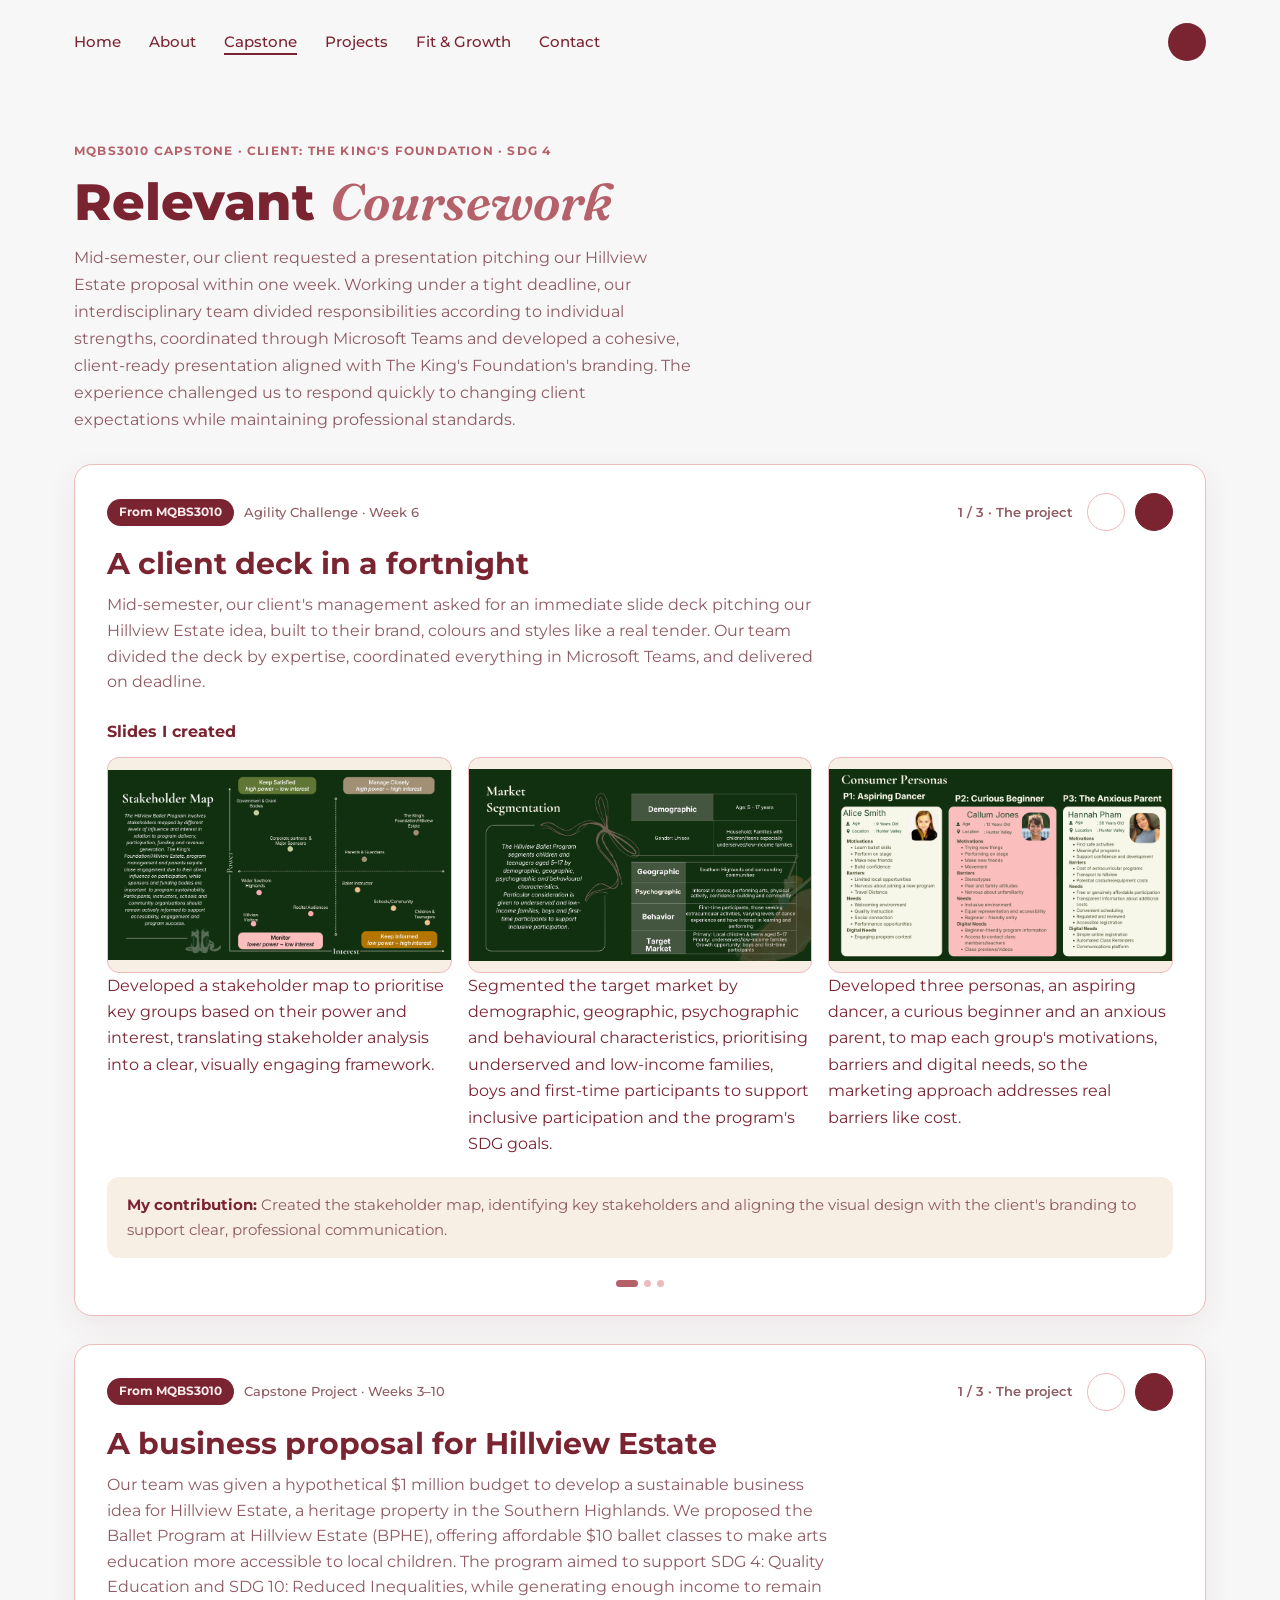
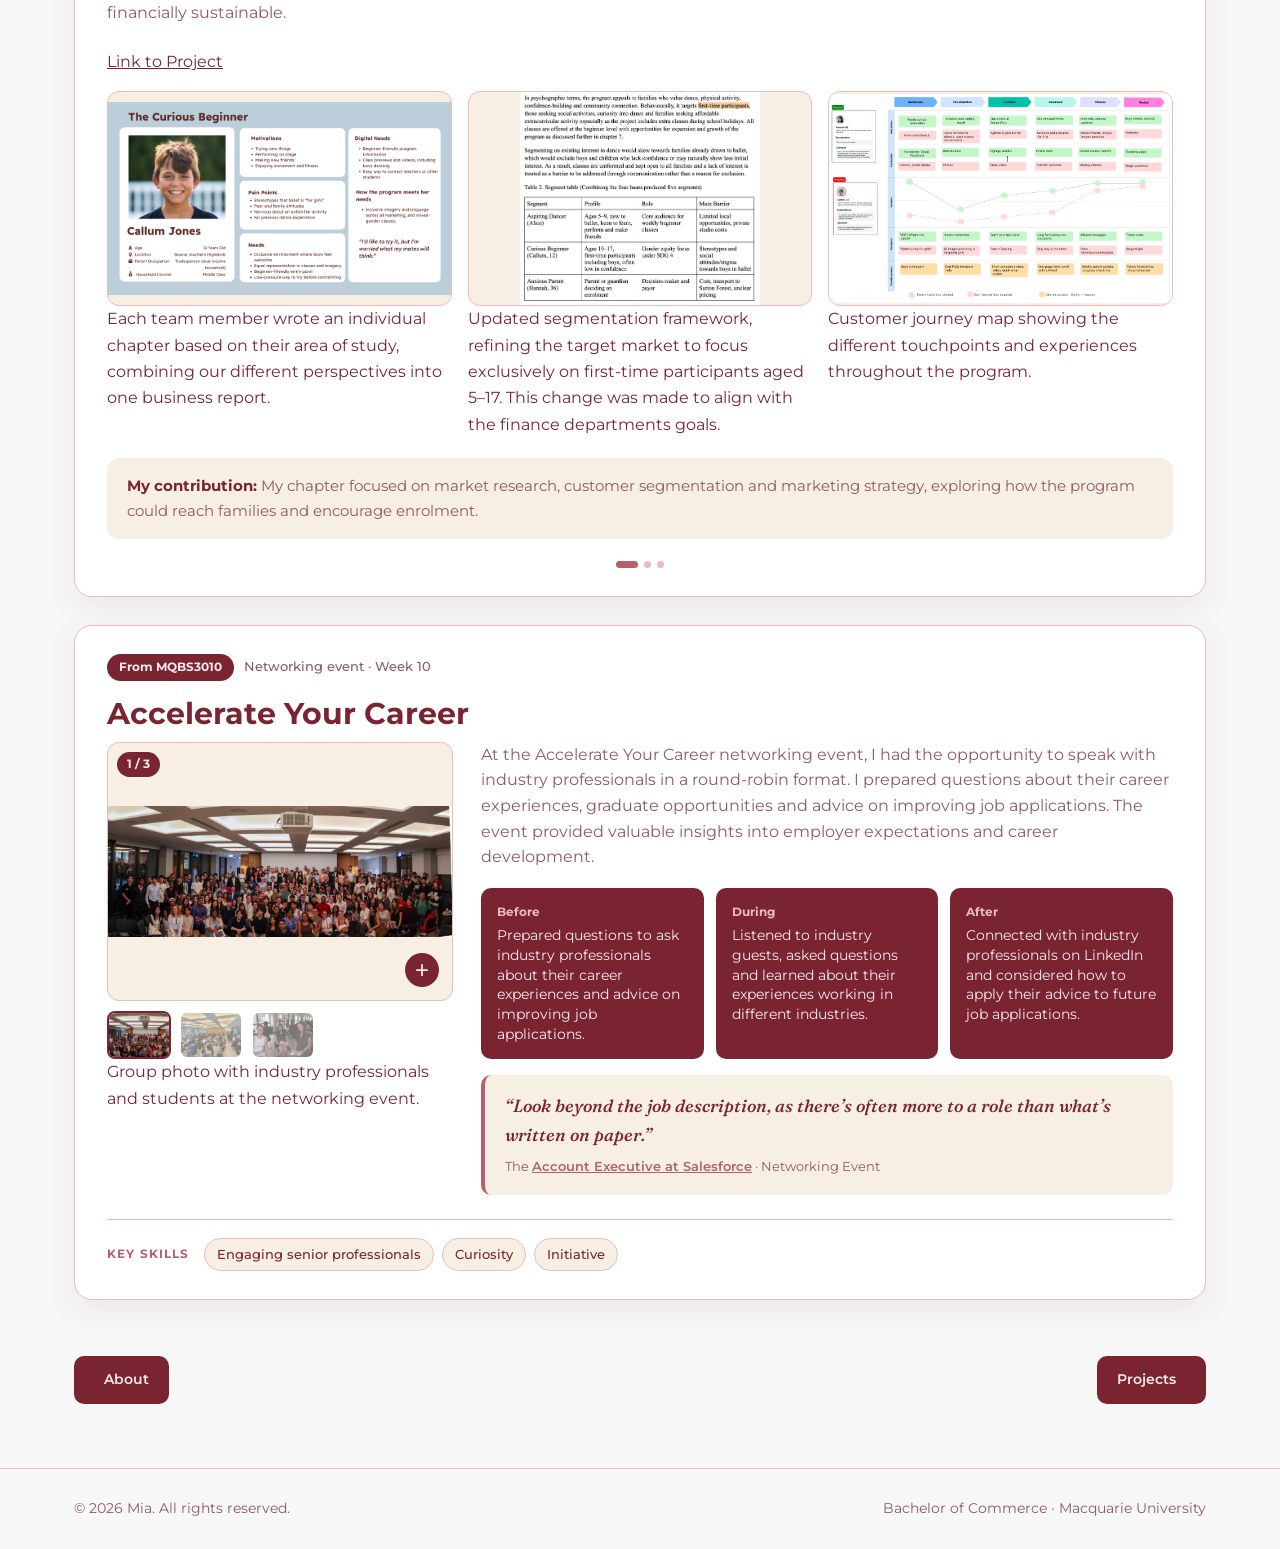
==== commit 40fa9e84: "ff" ====
--- a/capstone.html
+++ b/capstone.html
@@ -204,9 +204,10 @@
 </figcaption>
         </figure>
         <figure>
-          <img class="cap-shot" src="Images/Screenshot 2026-10-28 at 9.54.09 pm.png" alt=".."">
-          <figcaption><figcaption>Segmentation framework from my chapter, defining a primary market of local children aged 5–17 and prioritising underserved families, boys and first-time participants, so every marketing decision could be traced back to the program's inclusion goals.</figcaption></figcaption>
-        </figure>
+          <img class="cap-shot" src="Images/updated.png" alt=".."">
+<figcaption>Updated segmentation framework, refining the target market to focus exclusively on first-time participants aged 5–17. This change was made to align with the finance departments goals.
+</figcaption>        
+</figure>
         <figure>
           <img class="cap-shot" src="Images/Customer journey map.png" alt=".."">
           <figcaption>Customer journey map showing the different touchpoints and experiences throughout the program.</figcaption>
